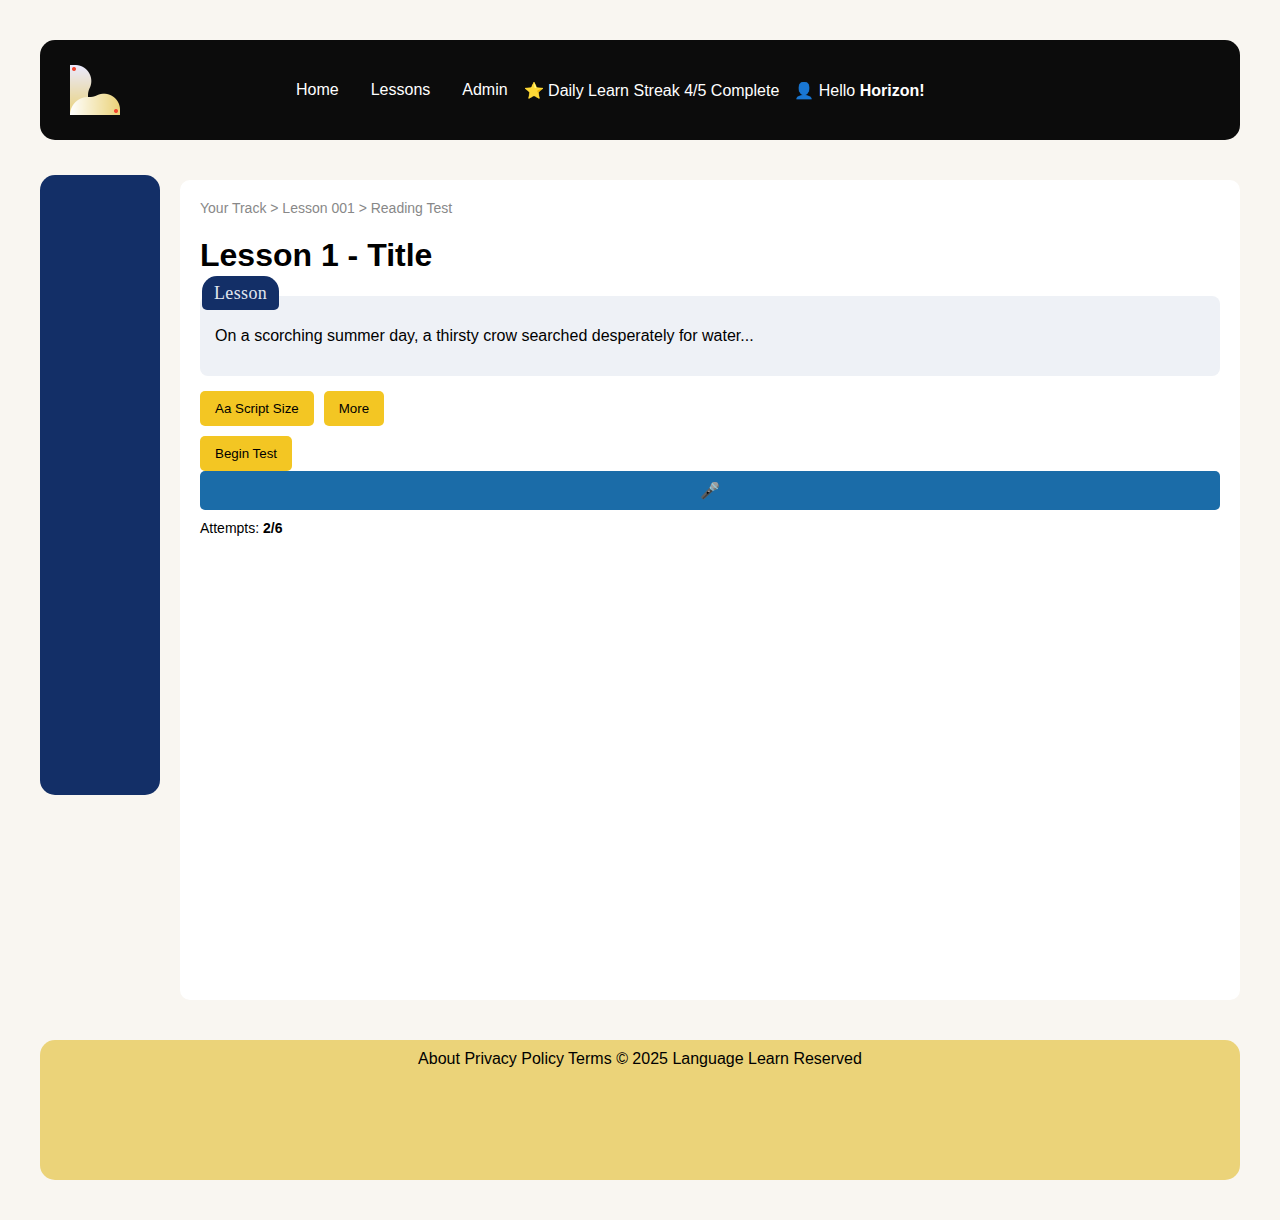
==== src/Html/index2.html @ 5c9b2fed "initial" ====
<!DOCTYPE html>
<html lang="en">
<head>
    <meta charset="UTF-8">
    <meta name="viewport" content="width=device-width, initial-scale=1.0">
    <title>Document</title>
    <link rel="stylesheet" href="../css/style2.css">
</head>
<body>
    <header class="header">
        <div class="logo"><img class="img-logo" src="../images/Vector.png"></div>
        <nav class="nav">
             <ul>
                <li><a href="">Home</a></li>
                <li><a href="">Lessons</a></li> 
                <li><a href="">Admin</a></li>                           
              </ul>
        </nav>
        <div class="profile">
            <span class="streak">⭐ Daily Learn Streak 4/5 Complete</span>
            <span class="user">👤 Hello <strong>Horizon!</strong></span>
        </div>
    </header>

    <!-- Sidebar moved outside the container -->
    <aside class="sidebar">
        <i class="info-icon"></i>
    </aside>

    <div class="container">
        <main class="content">
            <div class="breadcrumb">Your Track > Lesson 001 > Reading Test</div>
            <h1>Lesson 1 - <strong>Title</strong></h1>
            <div class="lesson-box">
                <span class="lesson-label">Lesson</span>
                <p>On a scorching summer day, a thirsty crow searched desperately for water...</p>
            </div>
            <div class="controls">
                <button class="script-size">Aa Script Size</button>
                <button class="more">More</button>
            </div>
            <button class="begin-test">Begin Test</button>
            <div class="microphone">🎤</div>
            <div class="attempts">Attempts: <strong>2/6</strong></div>
        </main>
    </div>

    <footer class="footer">
        <span>About</span> <span>Privacy Policy</span> <span>Terms</span>
        <span>&copy; 2025 Language Learn Reserved</span>
    </footer>
</body>

</html>
---- src/css/style2.css ----
body {
    margin: 0;
    font-family: Arial, sans-serif;
    background: #F9F6F1;
}
.header {
    display: flex;
    /* justify-content: space-between; */
    align-items: center;
    background: #0c0c0c;
    color: white;
    padding: 15px 20px;
    height: 70px;
    border-radius: 15px;
    margin: 40px;
}
.logo{
display: inline-flex;
padding: 10px;
flex-direction: column;
justify-content: center;
align-items: center;
gap: 10px;
}
.img-logo{
 width: 50px;
 height: 50px;
}

.nav {
    /* color: #f3c623; */
   margin-left: 150px;
    
}
.nav ul {
    list-style-type: none;
    margin: 0;
    padding: 0;
    overflow: hidden;
    
    /* background-color: #333; */
  }
  
 .nav li {
    float: left;
  }
  
 .nav li a {
    /* display: block; */
    color: white;
    text-align: center;
    padding: 14px 16px;
    text-decoration: none;
  }
    
.nav li a:hover {
color: #EBD379;
font-family: "Clash Display Variable";
font-size: 18px;
font-style: normal;
font-weight: 400;
 /* line-height: 27px; 150% */
letter-spacing: 0.36px;;
  }


.profile {
    display: flex;
    float: right;
    align-items: center;
    gap: 15px;
}
.sidebar {
    position: absolute; /* Keep it outside the flow */
    left: 40px; /* Align with margin */
    top: 175px; /* Adjust so it's below the header */
    border-radius: 15px;
    background: #132F67;
    display: flex;
    align-items: center;
    justify-content: center;
    color: white;
    width: 120px;
    height: 620px;
    flex-shrink: 0;
}

.container {
    display: flex;
    margin-left: 180px; /* Shift right to avoid overlapping the sidebar */
    height: calc(100vh - 80px);
}
.content {
    flex: 1;
    padding: 20px;
    background: white;
    margin-right: 40px;
    border-radius: 10px;
}
.breadcrumb {
    color: #888;
    font-size: 14px;
    margin-bottom: 10px;
}
.lesson-box {
    /* background: #eef1f6;
    padding: 15px;
    border-radius: 8px;
    margin-bottom: 15px; */
    background: #eef1f6;
    padding: 15px;
    border-radius: 8px;
    margin-bottom: 15px;
    position: relative;
}
.lesson-label {
    /* background: #3f72af;
    color: white;
    padding: 5px 10px;
    border-radius: 5px;
    font-size: 14px; */
    border-radius: 5px;
    background: #132F67;
    color: white;
    padding: 8px 12px; 
    position: absolute;
    top: -20px;
    left: 2px; 
  border-top-left-radius: 15px;
  border-top-right-radius: 15px; 
  color: #E1E6EF;

font-family: "Clash Display Variable";
font-size: 18px;
font-style: normal;
font-weight: 500;
line-height: 18px; /* 100% */
letter-spacing: 0.36px;

  
}
.controls {
    display: flex;
    gap: 10px;
    margin-bottom: 10px;
}
.script-size, .more, .begin-test {
    background: #f3c623;
    border: none;
    padding: 10px 15px;
    cursor: pointer;
    border-radius: 5px;
}
.microphone {
    background: #1b6ca8;
    color: white;
    padding: 10px;
    border-radius: 5px;
    text-align: center;
    margin-bottom: 10px;
}
.attempts {
    font-size: 14px;
}
.footer {
    border-radius: 15px;
    background: #EBD379;
    padding: 10px;
    text-align: center;
    margin: 40px;
    height: 120px;
}
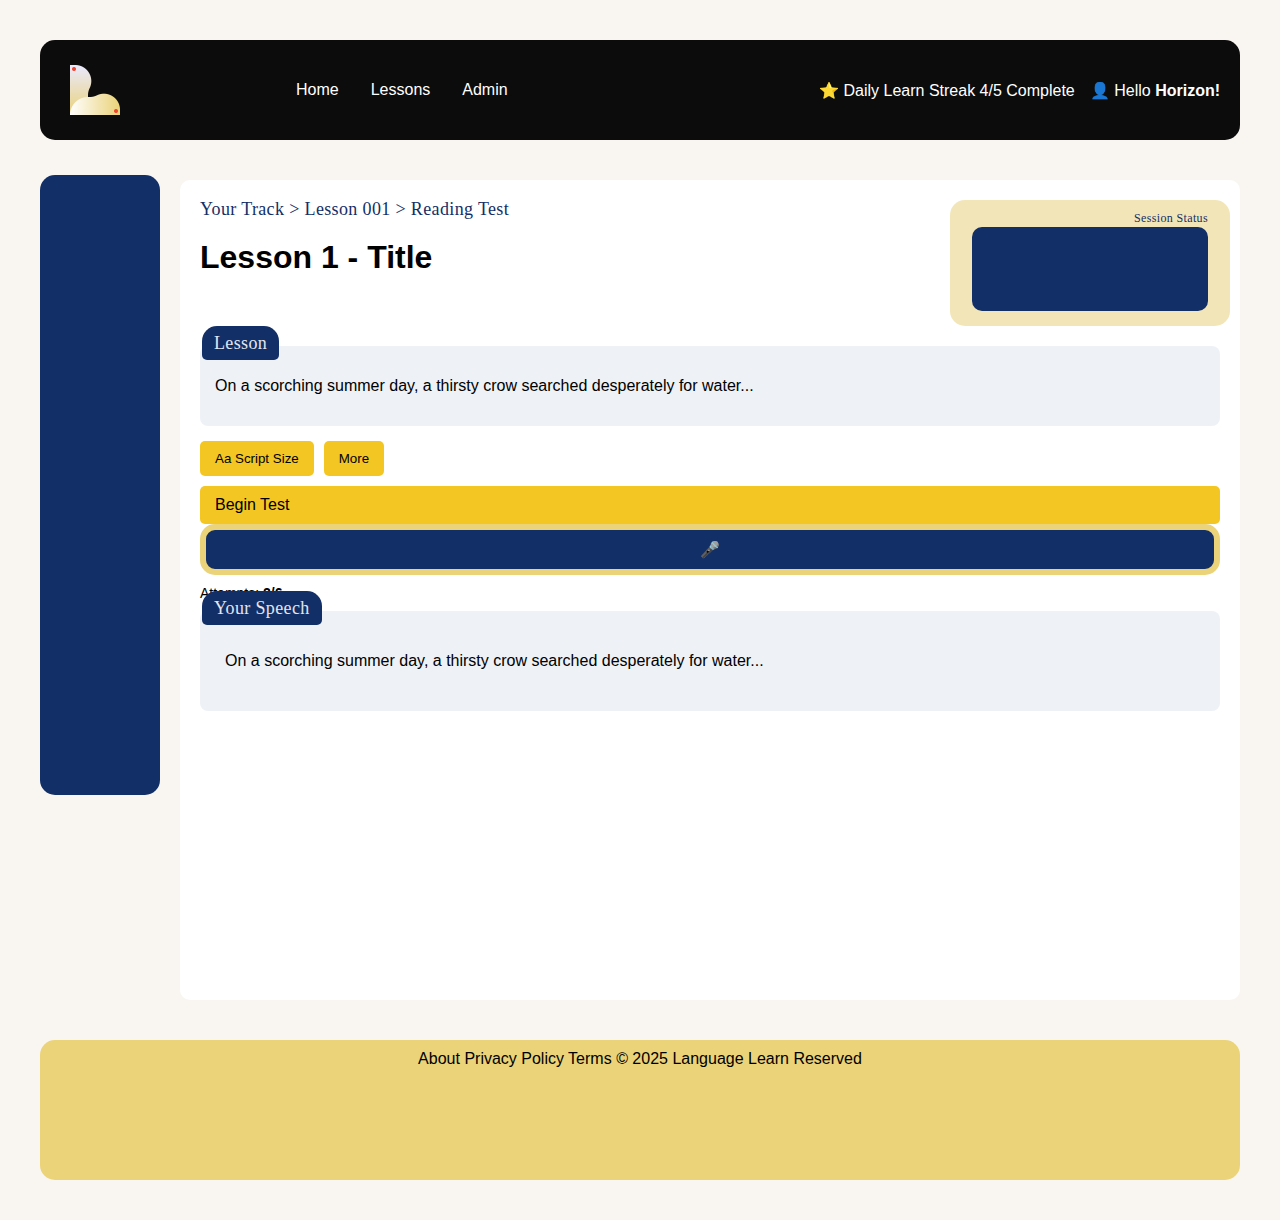
==== commit c272e676: "added the status div" ====
--- a/src/Html/index2.html
+++ b/src/Html/index2.html
@@ -29,8 +29,16 @@
 
     <div class="container">
         <main class="content">
+            
             <div class="breadcrumb">Your Track > Lesson 001 > Reading Test</div>
             <h1>Lesson 1 - <strong>Title</strong></h1>
+            <div class="session-status">
+                <span class="status-text">Session Status
+                <div class="in-progress">
+
+                </div>
+            </span>
+            </div>
             <div class="lesson-box">
                 <span class="lesson-label">Lesson</span>
                 <p>On a scorching summer day, a thirsty crow searched desperately for water...</p>
@@ -39,9 +47,15 @@
                 <button class="script-size">Aa Script Size</button>
                 <button class="more">More</button>
             </div>
-            <button class="begin-test">Begin Test</button>
-            <div class="microphone">🎤</div>
-            <div class="attempts">Attempts: <strong>2/6</strong></div>
+            <div class="btn-record">
+                <div class="begin-test">Begin Test</div>
+                <div class="microphone">🎤</div>
+                <div class="attempts">Attempts: <strong>2/6</strong></div>
+            </div>
+            <div class="speech-box">
+                <span class="lesson-label">Your Speech</span>
+                <p>On a scorching summer day, a thirsty crow searched desperately for water...</p>
+            </div>
         </main>
     </div>
 
--- a/src/css/style2.css
+++ b/src/css/style2.css
@@ -5,7 +5,7 @@
 }
 .header {
     display: flex;
-    /* justify-content: space-between; */
+    justify-content: space-between;
     align-items: center;
     background: #0c0c0c;
     color: white;
@@ -30,6 +30,7 @@
 .nav {
     /* color: #f3c623; */
    margin-left: 150px;
+   flex-grow: 1;
     
 }
 .nav ul {
@@ -67,8 +68,9 @@
 .profile {
     display: flex;
     float: right;
-    align-items: center;
+    align-items: right;
     gap: 15px;
+    margin-left: auto;
 }
 .sidebar {
     position: absolute; /* Keep it outside the flow */
@@ -98,27 +100,73 @@
     border-radius: 10px;
 }
 .breadcrumb {
-    color: #888;
+    /* color: #888;
     font-size: 14px;
-    margin-bottom: 10px;
-}
+    margin-bottom: 10px; */
+color: #132F67;
+font-family: "Clash Display Variable";
+font-size: 18px;
+font-style: normal;
+font-weight: 500;
+line-height: 18px; /* 100% */
+letter-spacing: 0.36px;
+}
+
+.session-status{
+    display: flex;
+    width: 240px;
+    padding: 9px 20px 15px 20px;
+    justify-content: center;
+    align-items: center;
+    border-radius: 15px;
+    background: #F2E6B9;
+    position: absolute;
+    top: 200px;
+    right: 50px;  
+}
+.status-text{
+    color: #132F67;
+    font-family: "Clash Display Variable";
+    font-size: 12px;
+    font-style: normal;
+    font-weight: 500;
+    line-height: 18px; /* 150% */
+    letter-spacing: 0.36px;
+    text-align: right;
+}
+.in-progress{
+    display: flex;
+    width: 200px;
+    height: 48px;
+    padding: 18px;
+    justify-content: center;
+    align-items: center;
+    gap: 10px;
+    flex-shrink: 0;
+    border-radius: 10px;
+    background: #132F67;
+}
+
 .lesson-box {
-    /* background: #eef1f6;
-    padding: 15px;
-    border-radius: 8px;
-    margin-bottom: 15px; */
+    margin-top: 70px;
     background: #eef1f6;
     padding: 15px;
     border-radius: 8px;
     margin-bottom: 15px;
     position: relative;
 }
+.speech-box {   
+    background: #eef1f6;
+    padding: 25px;
+    border-radius: 8px;
+    margin-bottom: 15px;
+    position: relative;
+    margin-top: 10px;
+    /* display:none; */
+   
+}
+
 .lesson-label {
-    /* background: #3f72af;
-    color: white;
-    padding: 5px 10px;
-    border-radius: 5px;
-    font-size: 14px; */
     border-radius: 5px;
     background: #132F67;
     color: white;
@@ -129,14 +177,12 @@
   border-top-left-radius: 15px;
   border-top-right-radius: 15px; 
   color: #E1E6EF;
-
 font-family: "Clash Display Variable";
 font-size: 18px;
 font-style: normal;
 font-weight: 500;
 line-height: 18px; /* 100% */
 letter-spacing: 0.36px;
-
   
 }
 .controls {
@@ -158,6 +204,10 @@
     border-radius: 5px;
     text-align: center;
     margin-bottom: 10px;
+    border-radius: 15px;
+    border: 6px solid #EBD379;
+    background: #132F67;
+    
 }
 .attempts {
     font-size: 14px;
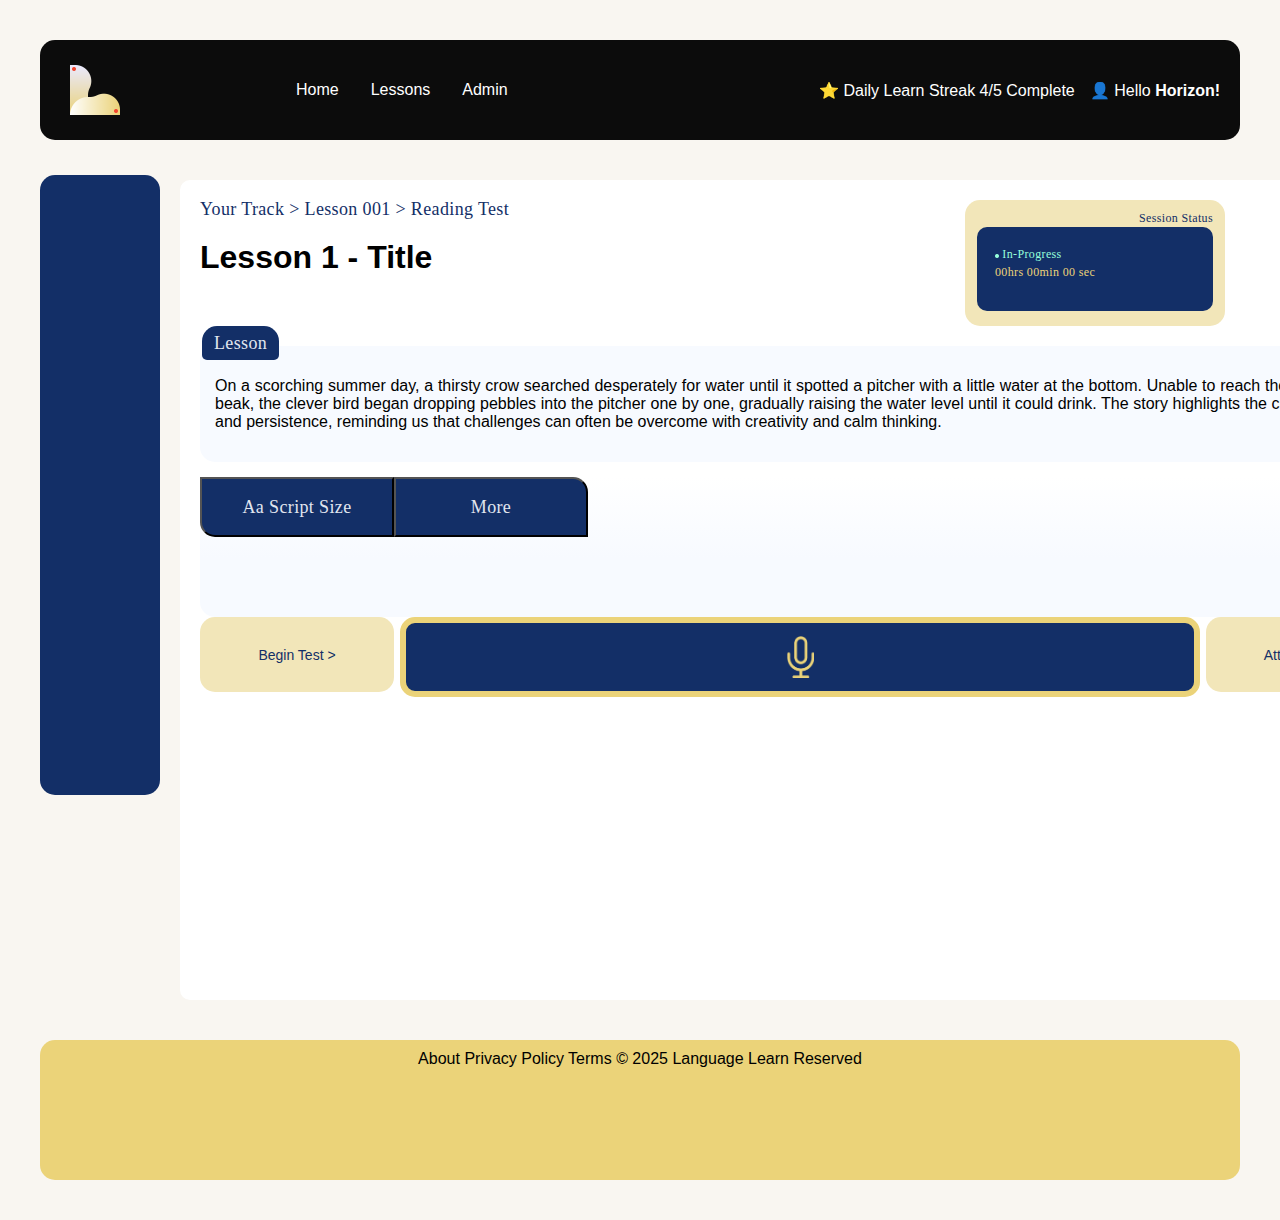
==== commit 84591a95: "added recording div" ====
--- a/src/Html/index2.html
+++ b/src/Html/index2.html
@@ -35,21 +35,24 @@
             <div class="session-status">
                 <span class="status-text">Session Status
                 <div class="in-progress">
-
+                    <div class="progress-text"><img class="" src="../images/ellipse.png"/> In-Progress</div>
+                    <div class="progress-time">
+                        00hrs 00min 00 sec
+                    </div>
                 </div>
             </span>
             </div>
             <div class="lesson-box">
                 <span class="lesson-label">Lesson</span>
-                <p>On a scorching summer day, a thirsty crow searched desperately for water...</p>
+                <p>On a scorching summer day, a thirsty crow searched desperately for water until it spotted a pitcher with a little water at the bottom. Unable to reach the water with its beak, the clever bird began dropping pebbles into the pitcher one by one, gradually raising the water level until it could drink. The story highlights the crow's ingenuity and persistence, reminding us that challenges can often be overcome with creativity and calm thinking.</p>
             </div>
             <div class="controls">
                 <button class="script-size">Aa Script Size</button>
                 <button class="more">More</button>
             </div>
-            <div class="btn-record">
-                <div class="begin-test">Begin Test</div>
-                <div class="microphone">🎤</div>
+            <div class="begin-record">
+                <div class="begin-test">Begin Test ></div>
+                <div class="microphone"><img src="../images/microphone.png" /></div>
                 <div class="attempts">Attempts: <strong>2/6</strong></div>
             </div>
             <div class="speech-box">
--- a/src/css/style2.css
+++ b/src/css/style2.css
@@ -114,7 +114,7 @@
 
 .session-status{
     display: flex;
-    width: 240px;
+    width: 220px;
     padding: 9px 20px 15px 20px;
     justify-content: center;
     align-items: center;
@@ -122,7 +122,7 @@
     background: #F2E6B9;
     position: absolute;
     top: 200px;
-    right: 50px;  
+    right: 55px;  
 }
 .status-text{
     color: #132F67;
@@ -135,34 +135,64 @@
     text-align: right;
 }
 .in-progress{
-    display: flex;
+    /* display: flex; */ 
     width: 200px;
     height: 48px;
     padding: 18px;
-    justify-content: center;
-    align-items: center;
+    justify-content: left;
+    align-items: left;
     gap: 10px;
     flex-shrink: 0;
     border-radius: 10px;
     background: #132F67;
+    
+}
+.progress-text{
+color: #96FFDA;
+font-family: "Clash Display Variable";
+font-size: 12px;
+font-style: normal;
+font-weight: 500;
+line-height: 18px; /* 150% */
+letter-spacing: 0.36px;
+text-align: left;
+}
+
+.progress-text>img{
+    width: 4px;
+height: 4px;
+flex-shrink: 0;
+}
+.progress-time{
+    color: #EBD379;
+    font-family: "Clash Display Variable";
+    font-size: 12px;
+    font-style: normal;
+    font-weight: 500;
+    line-height: 18px;
+    letter-spacing: 0.36px;
+    text-align: left;
 }
 
 .lesson-box {
     margin-top: 70px;
-    background: #eef1f6;
+    background: #F7FAFF;
     padding: 15px;
-    border-radius: 8px;
+    border-radius: 15px;
     margin-bottom: 15px;
-    position: relative;
+    position: relative; 
+    text-align: justify; 
+    
 }
 .speech-box {   
+    margin-top: 90px;
     background: #eef1f6;
     padding: 25px;
     border-radius: 8px;
     margin-bottom: 15px;
     position: relative;
     margin-top: 10px;
-    /* display:none; */
+    display:none;
    
 }
 
@@ -187,31 +217,97 @@
 }
 .controls {
     display: flex;
+    width: 1200px;
+    height: 140px;
+    flex-shrink: 0;
+    border-radius: 0px 0px 15px 15px;
+    background: linear-gradient(0deg, #F7FAFF 42.01%, rgba(247, 250, 255, 0.00) 100%);
+
+}
+.script-size{   
+    display: flex;
+    width: 194px;
+    height: 60px;
+    padding: 10px;
+    justify-content: center;
+    align-items: center;
     gap: 10px;
-    margin-bottom: 10px;
-}
-.script-size, .more, .begin-test {
-    background: #f3c623;
-    border: none;
-    padding: 10px 15px;
-    cursor: pointer;
-    border-radius: 5px;
-}
-.microphone {
-    background: #1b6ca8;
-    color: white;
+    flex-shrink: 0;
+    border-radius: 0px 0px 0px 15px;
+    background: #132F67;
+
+    color: #E1E6EF;
+
+font-family: "Clash Display Variable";
+font-size: 18px;
+font-style: normal;
+font-weight: 500;
+line-height: 18px; /* 100% */
+letter-spacing: 0.36px;
+}
+.more{   
+    display: flex;
+    width: 194px;
+    height: 60px;
     padding: 10px;
-    border-radius: 5px;
-    text-align: center;
-    margin-bottom: 10px;
+    justify-content: center;
+    align-items: center;
+    gap: 10px;
+    flex-shrink: 0;
+    border-radius: 0px 15px 0px 0px;
+    background: #132F67;
+
+    color: #E1E6EF;
+
+font-family: "Clash Display Variable";
+font-size: 18px;
+font-style: normal;
+font-weight: 500;
+line-height: 18px; /* 100% */
+letter-spacing: 0.36px;
+}
+
+.begin-record{
+    display: flex;
+    justify-content: space-between;
+}
+.begin-test, .attempts{
+    width: 194px;
+    height: 75px;
+    flex-shrink: 0;
+    border-radius: 15px;
+    font-size: 14px;
+    background: #F2E6B9;
+    color: #132F67;
+    display: flex; /* Enables flexbox */
+    justify-content: center; /* Centers horizontally */
+    align-items: center; /* Centers vertically */
+    text-align: center; /* Ensures text is centered */
+}
+
+
+.microphone {   
+    width: 788px;
+    height: 68px;
+    flex-shrink: 0;
     border-radius: 15px;
     border: 6px solid #EBD379;
     background: #132F67;
-    
-}
-.attempts {
-    font-size: 14px;
-}
+    display: flex;   
+    justify-content: center;
+    align-items: center; 
+    
+}
+.microphone>img{
+    width: 27px;
+    height: 42px;
+    flex-shrink: 0;
+    aspect-ratio: 9/14;
+    stroke-width: 3px;
+    stroke: #EBD379;    
+}
+
+
 .footer {
     border-radius: 15px;
     background: #EBD379;
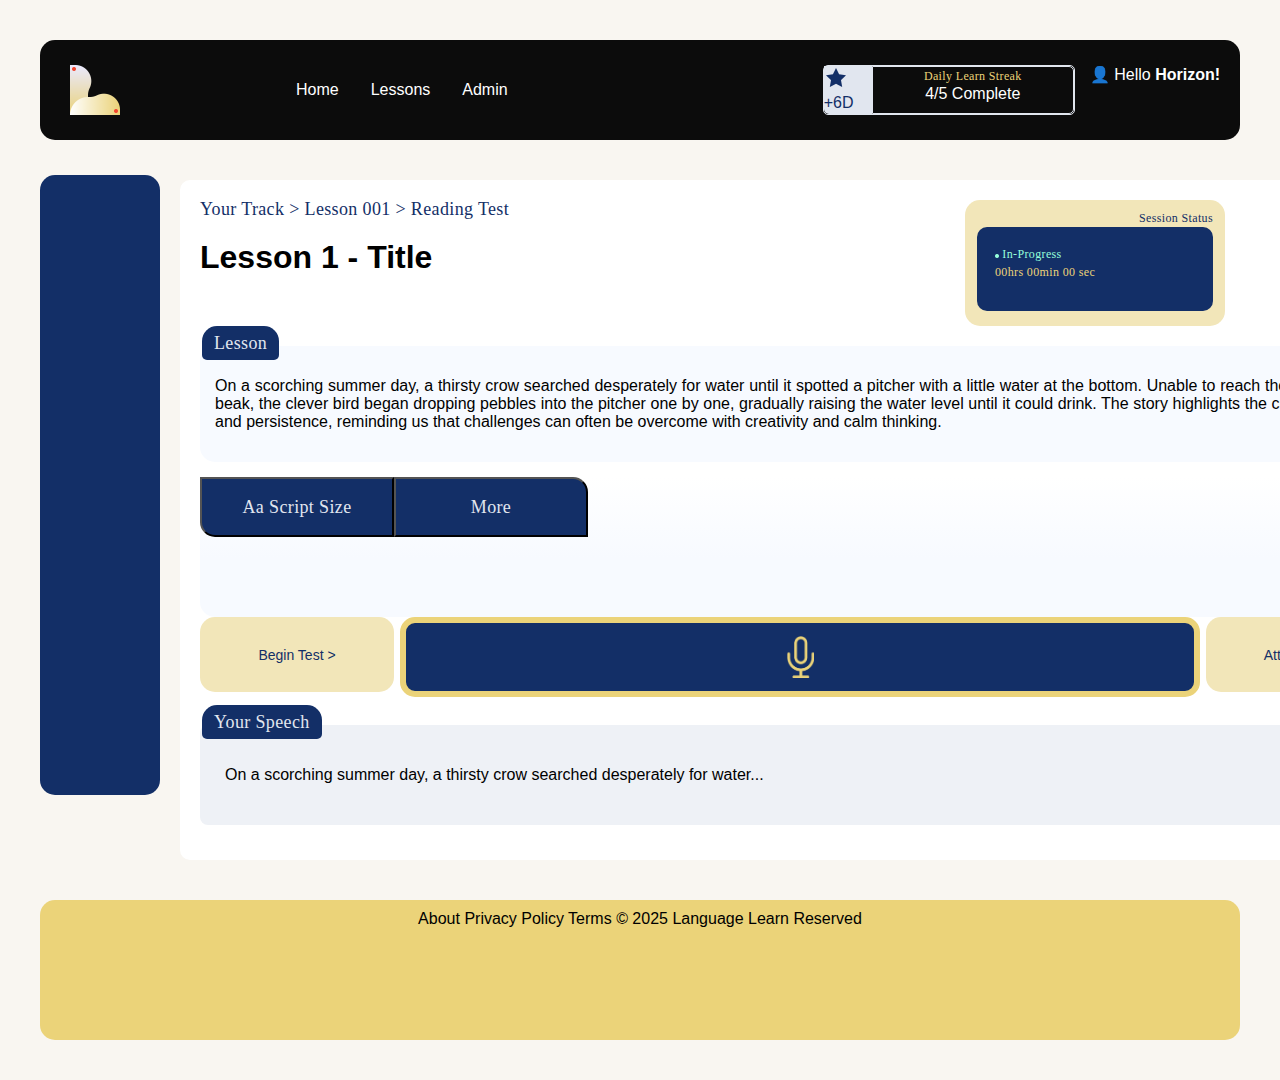
==== commit 00b21b17: "daily learn streak" ====
--- a/src/Html/index2.html
+++ b/src/Html/index2.html
@@ -17,7 +17,16 @@
               </ul>
         </nav>
         <div class="profile">
-            <span class="streak">⭐ Daily Learn Streak 4/5 Complete</span>
+            <span class="streak">                
+                <div class="star">
+                    <img src="../images/star.png"/> 
+                    +6D
+                </div>
+            <div class="streak-text">
+                <div class="daily-text">Daily Learn Streak </div>
+                <div class="complet-text">4/5 Complete</div>
+            </div>
+            </span>
             <span class="user">👤 Hello <strong>Horizon!</strong></span>
         </div>
     </header>
@@ -55,6 +64,7 @@
                 <div class="microphone"><img src="../images/microphone.png" /></div>
                 <div class="attempts">Attempts: <strong>2/6</strong></div>
             </div>
+            <br>
             <div class="speech-box">
                 <span class="lesson-label">Your Speech</span>
                 <p>On a scorching summer day, a thirsty crow searched desperately for water...</p>
@@ -66,6 +76,9 @@
         <span>About</span> <span>Privacy Policy</span> <span>Terms</span>
         <span>&copy; 2025 Language Learn Reserved</span>
     </footer>
+
+
+    <script src="../js/scroll.js"></script>
 </body>
 
 </html>--- a/src/css/style2.css
+++ b/src/css/style2.css
@@ -72,6 +72,59 @@
     gap: 15px;
     margin-left: auto;
 }
+.streak{
+    display:flex;
+    /* padding: 20px 29px 7px 59px; */    
+   justify-content: center;
+    /*  align-items: flex-start;*/
+    border-radius: 5px; 
+    border: 1px solid #E1E6EF; 
+}
+.streak-text{
+     border-radius: 0px 5px 5px 0px; 
+    border: 1px solid #E1E6EF;    
+    /* opacity: 0.3; */
+    background: #0c0c0c;
+    width: 200px;   
+    justify-content: center;
+    align-items: center;
+    text-align: center;   
+   
+}
+.daily-text{   
+    color: #EBD379;
+    font-family: "Clash Display Variable";
+    font-size: 12px;
+    font-style: normal;
+    font-weight: 500;
+    line-height: 18px; /* 150% */
+    letter-spacing: 0.36px;
+}
+.complete-text{   
+    color: #E1E6EF;
+    font-family: "Clash Display Variable";
+    font-size: 12px;
+    font-style: normal;
+    font-weight: 500;
+    line-height: 18px;
+    letter-spacing: 0.36px;
+}
+.star{   
+    color: #132F67;    
+    width: 48px;
+    height: 48px;
+    flex-shrink: 0;
+    border-radius: 5px 0px 0px 5px;
+    background: #E1E6EF;
+}
+.star>img{
+    width: 24px;
+    height: 24px;
+    flex-shrink: 0;
+}
+
+
+
 .sidebar {
     position: absolute; /* Keep it outside the flow */
     left: 40px; /* Align with margin */
@@ -90,7 +143,8 @@
 .container {
     display: flex;
     margin-left: 180px; /* Shift right to avoid overlapping the sidebar */
-    height: calc(100vh - 80px);
+    /* height: calc(100vh - 80px); */
+    height:100%;
 }
 .content {
     flex: 1;
@@ -121,8 +175,11 @@
     border-radius: 15px;
     background: #F2E6B9;
     position: absolute;
+    position: fixed;
     top: 200px;
     right: 55px;  
+    z-index: 9;   
+     
 }
 .status-text{
     color: #132F67;
@@ -184,15 +241,14 @@
     text-align: justify; 
     
 }
-.speech-box {   
-    margin-top: 90px;
+.speech-box {      
     background: #eef1f6;
     padding: 25px;
     border-radius: 8px;
     margin-bottom: 15px;
     position: relative;
     margin-top: 10px;
-    display:none;
+    /* display:none; */
    
 }
 
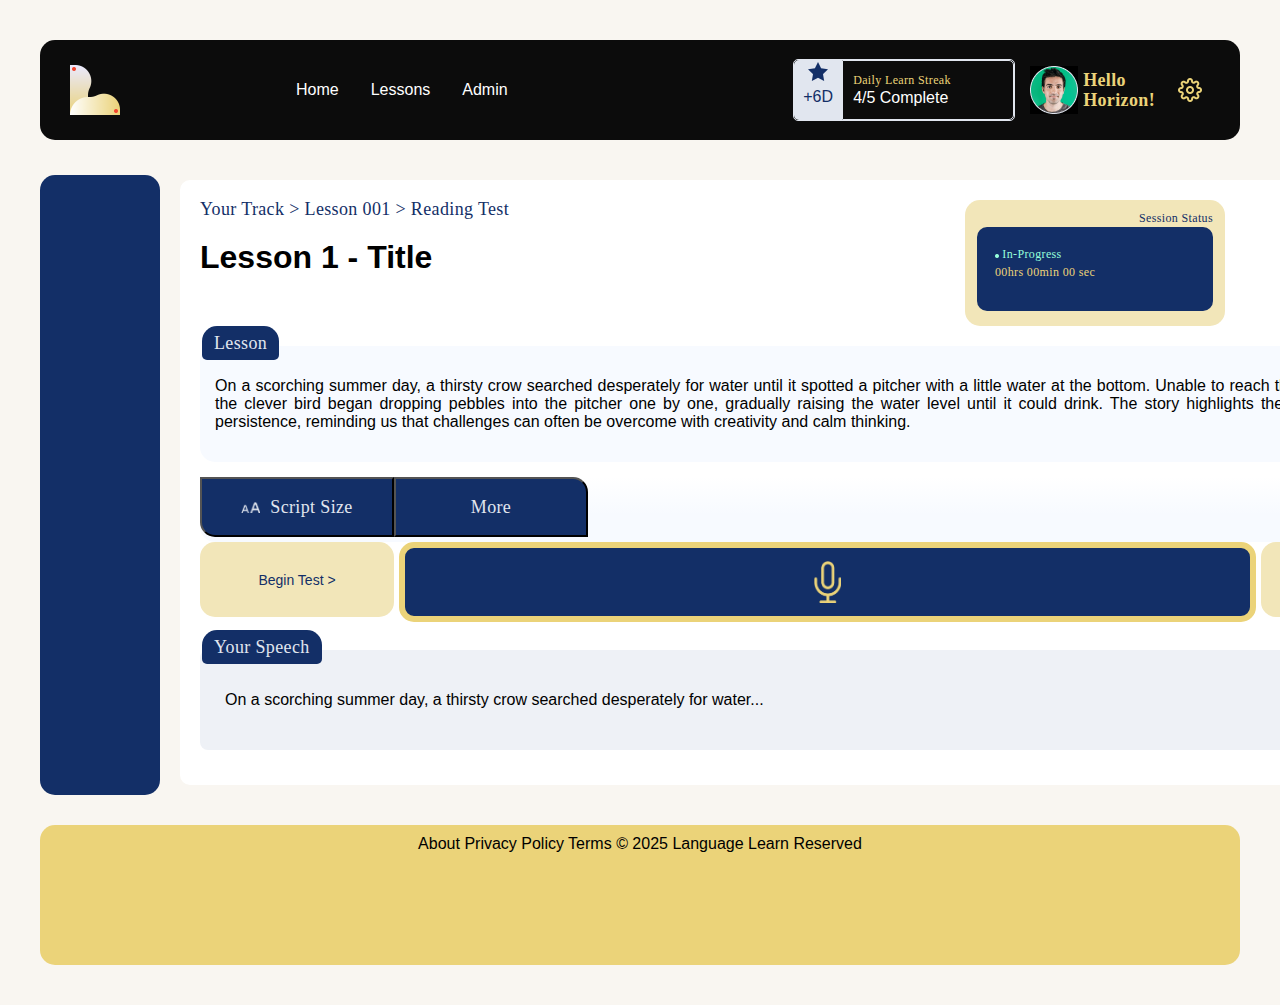
==== commit eea23bd9: "selectors" ====
--- a/src/Html/index2.html
+++ b/src/Html/index2.html
@@ -27,7 +27,14 @@
                 <div class="complet-text">4/5 Complete</div>
             </div>
             </span>
-            <span class="user">👤 Hello <strong>Horizon!</strong></span>
+            <div class="user">
+                <img src="../images/Profile.png"/>
+                <div class="user-text">
+                   <span> Hello</span> 
+                   <span><strong> Horizon!</strong></span>
+                 </div>
+                <span class="settings"><img src="../images/settings.png" /></span>
+            </div>
         </div>
     </header>
 
@@ -56,7 +63,7 @@
                 <p>On a scorching summer day, a thirsty crow searched desperately for water until it spotted a pitcher with a little water at the bottom. Unable to reach the water with its beak, the clever bird began dropping pebbles into the pitcher one by one, gradually raising the water level until it could drink. The story highlights the crow's ingenuity and persistence, reminding us that challenges can often be overcome with creativity and calm thinking.</p>
             </div>
             <div class="controls">
-                <button class="script-size">Aa Script Size</button>
+                <button class="script-size"><img src="../images/scriptsize.png"/>Script Size</button>
                 <button class="more">More</button>
             </div>
             <div class="begin-record">
--- a/src/css/style2.css
+++ b/src/css/style2.css
@@ -1,7 +1,7 @@
 body {
     margin: 0;
     font-family: Arial, sans-serif;
-    background: #F9F6F1;
+    background: #F9F6F1; 
 }
 .header {
     display: flex;
@@ -85,10 +85,11 @@
     border: 1px solid #E1E6EF;    
     /* opacity: 0.3; */
     background: #0c0c0c;
-    width: 200px;   
-    justify-content: center;
-    align-items: center;
-    text-align: center;   
+    width: 150px;   
+    /* justify-content: center;
+    align-items: center;
+    text-align: center; */
+    padding: 10px;   
    
 }
 .daily-text{   
@@ -112,16 +113,66 @@
 .star{   
     color: #132F67;    
     width: 48px;
-    height: 48px;
+    height: 60px;
     flex-shrink: 0;
     border-radius: 5px 0px 0px 5px;
     background: #E1E6EF;
+    justify-content: center;
+    align-items: center;
+    text-align: center;
 }
 .star>img{
     width: 24px;
     height: 24px;
     flex-shrink: 0;
 }
+
+.user{
+    color: #EBD379;
+    font-family: "Clash Display Variable";
+    font-size: 18px;
+    font-style: normal;
+    font-weight: 700;
+    line-height: 20px;
+    letter-spacing: 0.36px;
+    display: flex;    
+    justify-content: space-between;
+    align-items: center;
+    text-align: center;
+}
+.settings{
+display: flex;
+width: 24px;
+height: 24px;
+padding: 18px;
+justify-content: center;
+align-items: center;
+gap: 10px;
+flex-shrink: 0;
+}
+.settings>img{
+    width: 24px;
+    height: 24px;
+    flex-shrink: 0;
+}
+
+.user-text{
+    color: #EBD379;
+font-family: "Clash Display Variable";
+font-size: 18px;
+font-style: normal;
+font-weight: 700;
+line-height: 20px;
+letter-spacing: 0.36px;
+display: flex;
+flex-direction: column;
+padding: 5px;
+justify-content: space-between;
+align-items: left;
+text-align: left;
+}
+
+
 
 
 
@@ -273,8 +324,8 @@
 }
 .controls {
     display: flex;
-    width: 1200px;
-    height: 140px;
+    width: 1255px;
+    height: 65px;
     flex-shrink: 0;
     border-radius: 0px 0px 15px 15px;
     background: linear-gradient(0deg, #F7FAFF 42.01%, rgba(247, 250, 255, 0.00) 100%);
@@ -291,9 +342,8 @@
     flex-shrink: 0;
     border-radius: 0px 0px 0px 15px;
     background: #132F67;
-
+    
     color: #E1E6EF;
-
 font-family: "Clash Display Variable";
 font-size: 18px;
 font-style: normal;
@@ -301,6 +351,13 @@
 line-height: 18px; /* 100% */
 letter-spacing: 0.36px;
 }
+.script-size>img{
+    width: 19px;
+height: 11.2px;
+flex-shrink: 0;
+aspect-ratio: 19.00/11.20;
+}
+
 .more{   
     display: flex;
     width: 194px;
@@ -312,7 +369,6 @@
     flex-shrink: 0;
     border-radius: 0px 15px 0px 0px;
     background: #132F67;
-
     color: #E1E6EF;
 
 font-family: "Clash Display Variable";
@@ -343,7 +399,7 @@
 
 
 .microphone {   
-    width: 788px;
+    width: 845px;
     height: 68px;
     flex-shrink: 0;
     border-radius: 15px;
